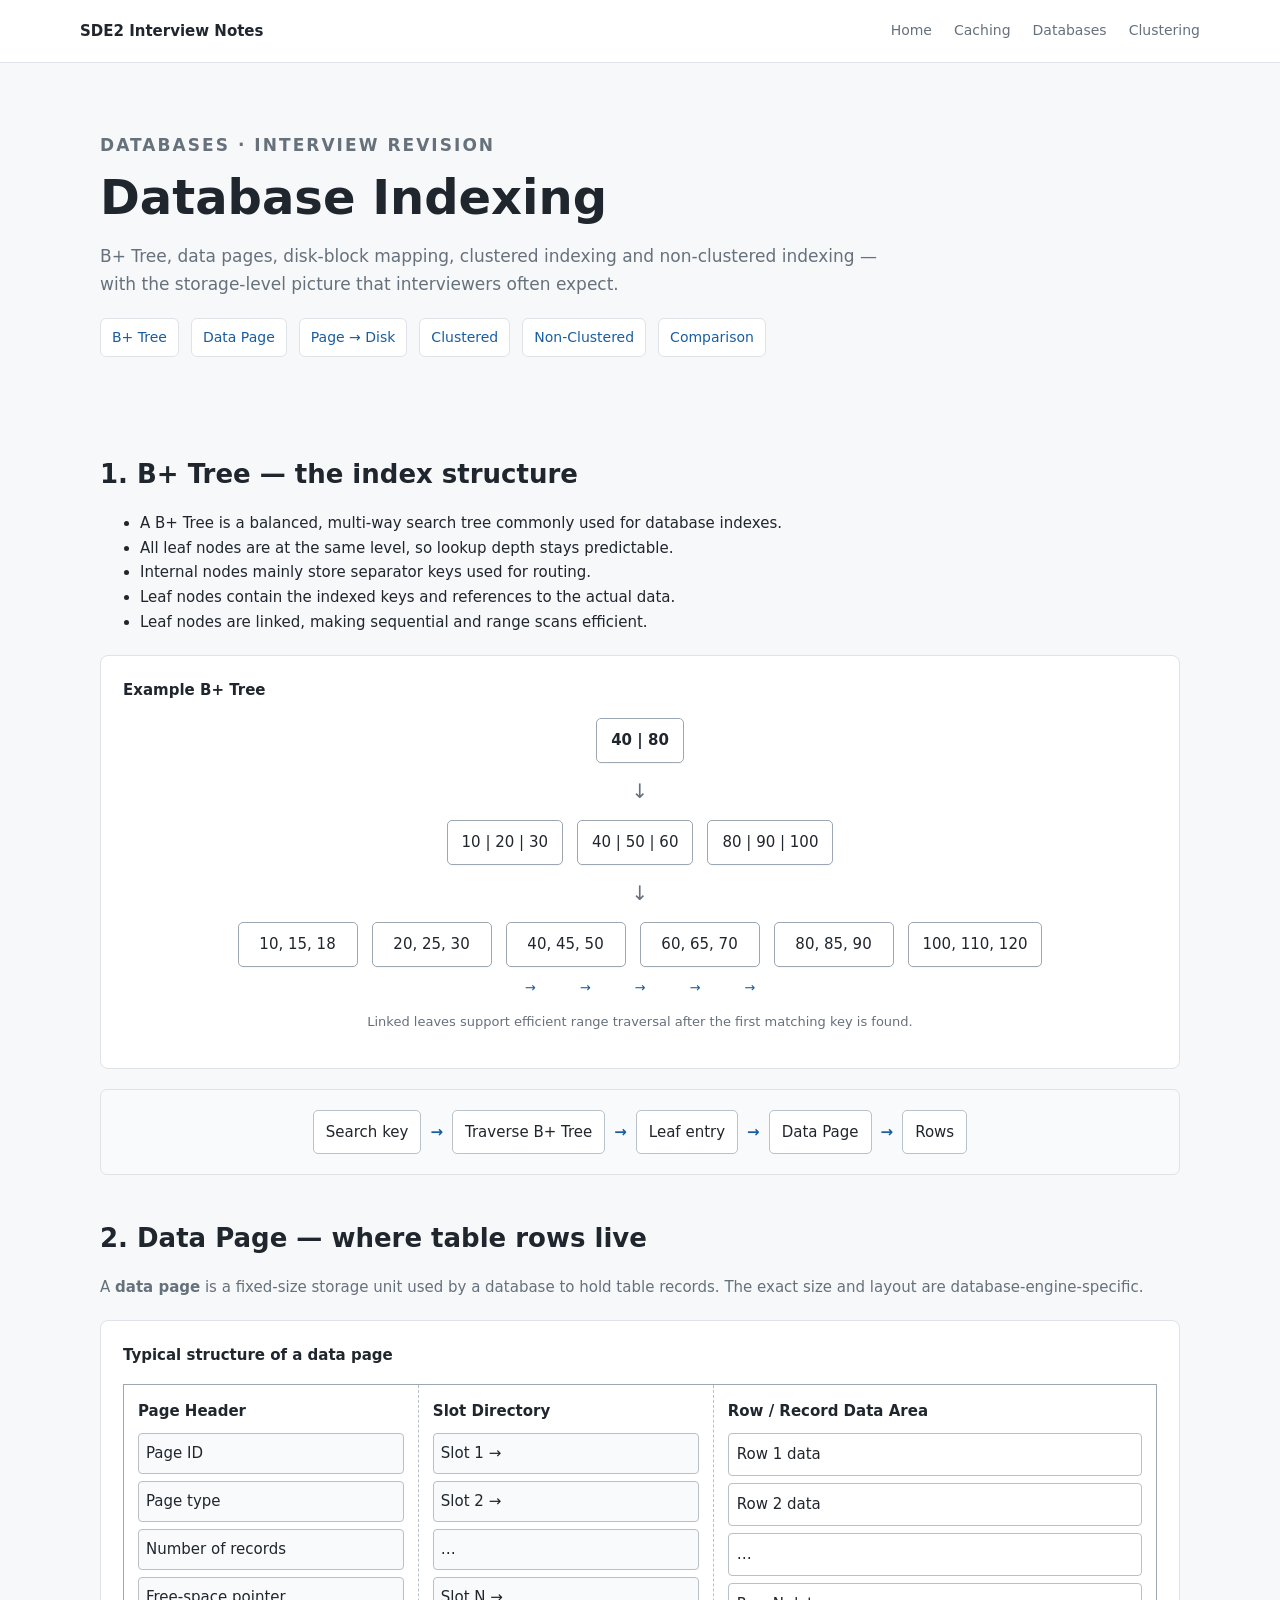
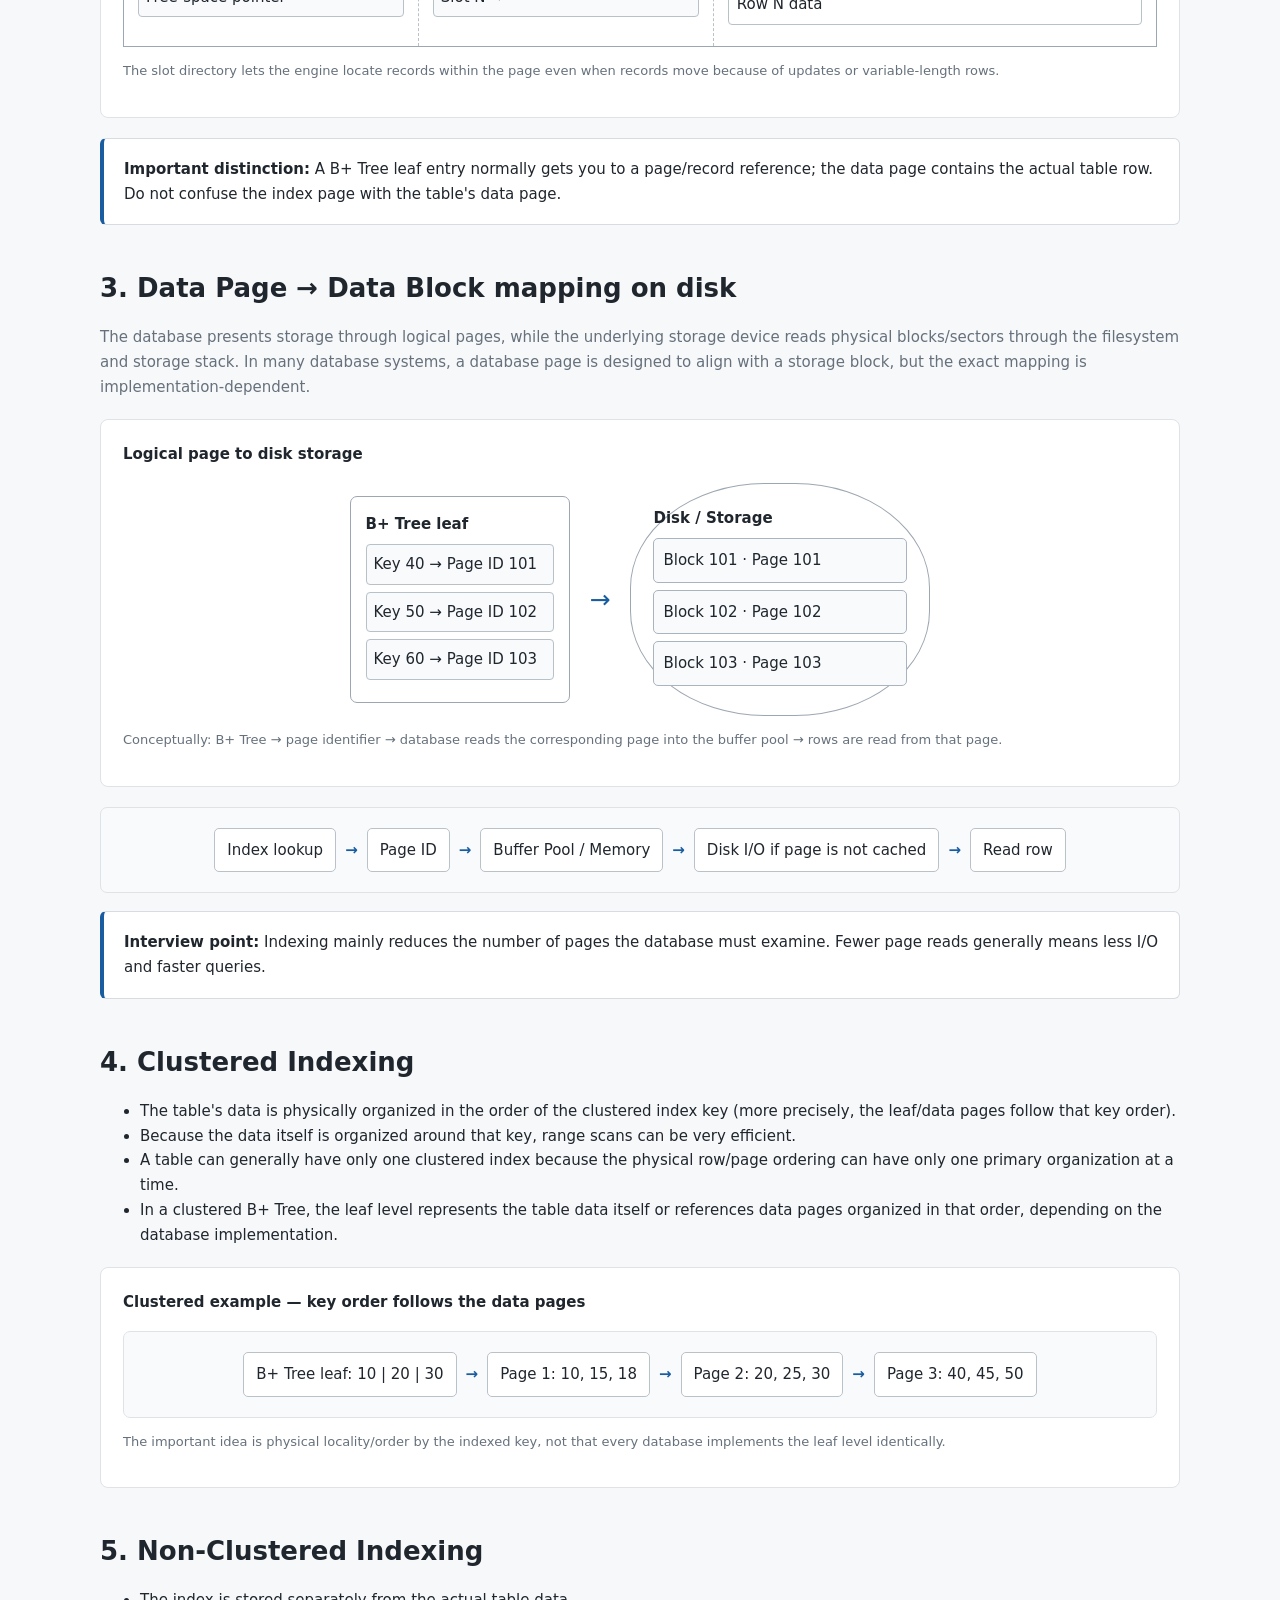
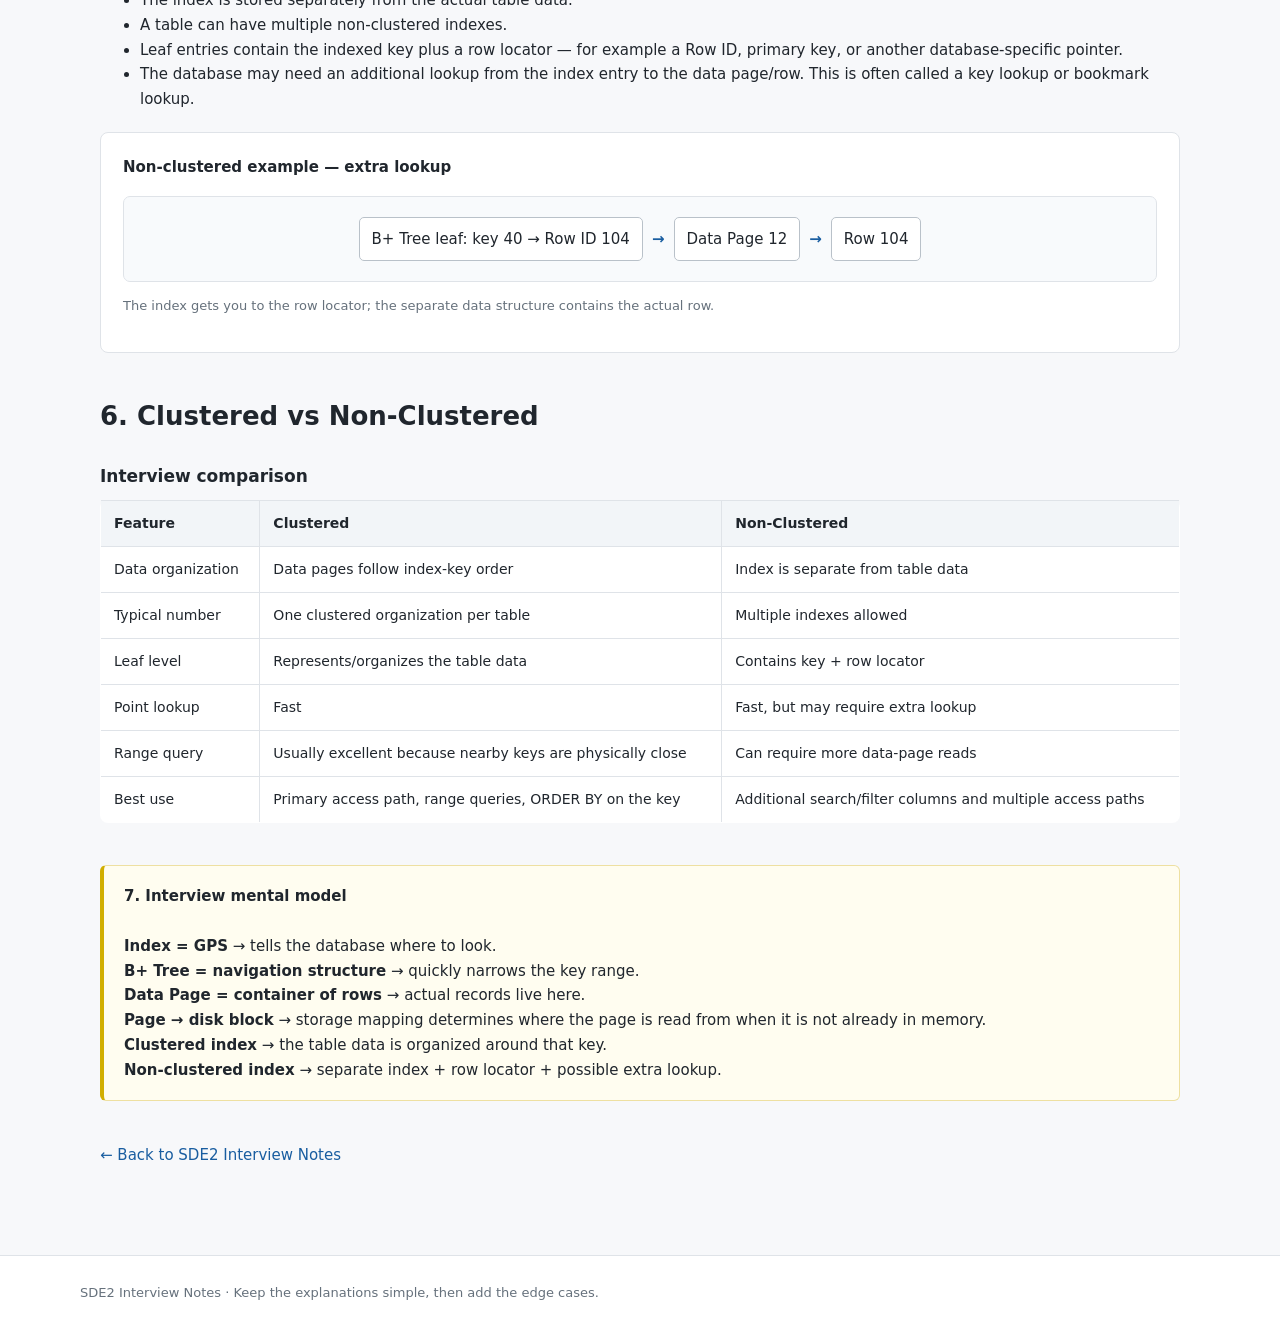
==== database-indexing.html @ 9922a6cc "Add database indexing notes with page and disk mapping" ====
<!doctype html>
<html lang="en">
<head>
<meta charset="utf-8">
<meta name="viewport" content="width=device-width,initial-scale=1">
<meta name="description" content="SDE2 interview notes on database indexing, B+ trees, data pages, disk blocks, clustered and non-clustered indexes.">
<title>Database Indexing · SDE2 Interview Notes</title>
<link rel="stylesheet" href="styles.css">
<style>
.topic-page{max-width:1120px;margin:auto;padding:48px 20px 72px}.topic-head{padding:20px 0 34px}.topic-head h1{font-size:clamp(32px,5vw,48px);line-height:1.12;margin:0 0 12px}.topic-head p{color:var(--muted);font-size:17px;max-width:780px}.topic-nav{display:flex;gap:12px;flex-wrap:wrap;margin:20px 0}.topic-nav a{color:var(--blue);text-decoration:none;border:1px solid var(--border);background:#fff;border-radius:6px;padding:7px 11px;font-size:14px}.topic-section{margin:42px 0}.topic-section h2{font-size:26px;margin-bottom:8px}.topic-section>p{color:var(--muted)}.figure{background:#fff;border:1px solid var(--border);border-radius:8px;padding:22px;margin:20px 0;overflow:auto}.figure-title{font-weight:750;margin-bottom:16px}.tree{min-width:620px;text-align:center}.tree-row{display:flex;justify-content:center;gap:14px;margin:12px 0}.node{border:1px solid #9da7b1;border-radius:5px;background:#fff;padding:9px 14px;box-shadow:0 1px 0 rgba(0,0,0,.03)}.node.root{font-weight:750}.tree-arrow{text-align:center;color:var(--muted);font-size:20px}.leaf-row .node{min-width:120px}.linked{display:flex;justify-content:center;gap:0;color:var(--blue);font-size:13px;margin-top:-2px}.linked span{padding:0 22px}.page-diagram{display:grid;grid-template-columns:1fr 1fr 1.5fr;border:1px solid #9da7b1;min-width:700px}.page-part{padding:14px;border-right:1px dashed #b8c0c8;min-height:170px}.page-part:last-child{border-right:0}.page-part h4{margin:0 0 10px}.slot{border:1px solid #b8c0c8;border-radius:4px;padding:7px;margin:7px 0;background:#f8fafc}.row{border:1px solid #b8c0c8;border-radius:4px;padding:8px;margin:7px 0;background:#fff}.disk-map{display:flex;align-items:center;justify-content:center;gap:20px;min-width:720px}.index-box,.disk{border:1px solid #9da7b1;border-radius:7px;background:#fff;padding:15px}.index-box{min-width:220px}.disk{width:300px;border-radius:45%;padding:22px}.block{border:1px solid #aab4be;border-radius:5px;padding:9px;margin:7px 0;background:#f8fafc}.arrow-line{font-size:25px;color:var(--blue)}.flow-line{display:flex;align-items:center;justify-content:center;gap:9px;flex-wrap:wrap;background:#f8fafc;border:1px solid var(--border);border-radius:7px;padding:20px}.flow-line span{background:#fff;border:1px solid #b9c1c9;border-radius:5px;padding:9px 12px}.flow-line b{color:var(--blue)}.compare{overflow-x:auto}.callout strong{font-weight:800}.interview{background:#fffdf0;border-color:#eee0a1;border-left-color:#d1ae00}.back{margin-top:28px}.back a{color:var(--blue);text-decoration:none}.topic-section table{margin-top:16px}.note{font-size:13px;color:var(--muted)}@media(max-width:760px){.topic-page{padding-left:14px;padding-right:14px}.page-diagram,.disk-map,.tree{min-width:0}.page-diagram{grid-template-columns:1fr}.page-part{border-right:0;border-bottom:1px dashed #b8c0c8}.page-part:last-child{border-bottom:0}.disk-map{flex-direction:column}.disk{width:100%;border-radius:12px}.figure{padding:16px}}
</style>
</head>
<body>
<header class="topbar"><div class="container nav"><a class="brand" href="index.html">SDE2 Interview Notes</a><nav><a href="index.html">Home</a><a href="index.html#caching">Caching</a><a href="index.html#databases">Databases</a><a href="index.html#clustering">Clustering</a></nav></div></header>
<main class="topic-page">
<section class="topic-head">
<p class="kicker">DATABASES · INTERVIEW REVISION</p>
<h1>Database Indexing</h1>
<p>B+ Tree, data pages, disk-block mapping, clustered indexing and non-clustered indexing — with the storage-level picture that interviewers often expect.</p>
<div class="topic-nav"><a href="#bplus">B+ Tree</a><a href="#page">Data Page</a><a href="#disk">Page → Disk</a><a href="#clustered">Clustered</a><a href="#nonclustered">Non-Clustered</a><a href="#compare">Comparison</a></div>
</section>

<section class="topic-section" id="bplus">
<h2>1. B+ Tree — the index structure</h2>
<ul>
<li>A B+ Tree is a balanced, multi-way search tree commonly used for database indexes.</li>
<li>All leaf nodes are at the same level, so lookup depth stays predictable.</li>
<li>Internal nodes mainly store separator keys used for routing.</li>
<li>Leaf nodes contain the indexed keys and references to the actual data.</li>
<li>Leaf nodes are linked, making sequential and range scans efficient.</li>
</ul>
<div class="figure">
<div class="figure-title">Example B+ Tree</div>
<div class="tree">
<div class="tree-row"><div class="node root">40 | 80</div></div>
<div class="tree-arrow">↓</div>
<div class="tree-row"><div class="node">10 | 20 | 30</div><div class="node">40 | 50 | 60</div><div class="node">80 | 90 | 100</div></div>
<div class="tree-arrow">↓</div>
<div class="tree-row leaf-row"><div class="node">10, 15, 18</div><div class="node">20, 25, 30</div><div class="node">40, 45, 50</div><div class="node">60, 65, 70</div><div class="node">80, 85, 90</div><div class="node">100, 110, 120</div></div>
<div class="linked"><span>→</span><span>→</span><span>→</span><span>→</span><span>→</span></div>
<p class="note">Linked leaves support efficient range traversal after the first matching key is found.</p>
</div>
</div>
<div class="flow-line"><span>Search key</span><b>→</b><span>Traverse B+ Tree</span><b>→</b><span>Leaf entry</span><b>→</b><span>Data Page</span><b>→</b><span>Rows</span></div>
</section>

<section class="topic-section" id="page">
<h2>2. Data Page — where table rows live</h2>
<p>A <b>data page</b> is a fixed-size storage unit used by a database to hold table records. The exact size and layout are database-engine-specific.</p>
<div class="figure">
<div class="figure-title">Typical structure of a data page</div>
<div class="page-diagram">
<div class="page-part"><h4>Page Header</h4><div class="slot">Page ID</div><div class="slot">Page type</div><div class="slot">Number of records</div><div class="slot">Free-space pointer</div></div>
<div class="page-part"><h4>Slot Directory</h4><div class="slot">Slot 1 →</div><div class="slot">Slot 2 →</div><div class="slot">…</div><div class="slot">Slot N →</div></div>
<div class="page-part"><h4>Row / Record Data Area</h4><div class="row">Row 1 data</div><div class="row">Row 2 data</div><div class="row">…</div><div class="row">Row N data</div></div>
</div>
<p class="note">The slot directory lets the engine locate records within the page even when records move because of updates or variable-length rows.</p>
</div>
<div class="callout"><strong>Important distinction:</strong> A B+ Tree leaf entry normally gets you to a page/record reference; the data page contains the actual table row. Do not confuse the index page with the table's data page.</div>
</section>

<section class="topic-section" id="disk">
<h2>3. Data Page → Data Block mapping on disk</h2>
<p>The database presents storage through logical pages, while the underlying storage device reads physical blocks/sectors through the filesystem and storage stack. In many database systems, a database page is designed to align with a storage block, but the exact mapping is implementation-dependent.</p>
<div class="figure">
<div class="figure-title">Logical page to disk storage</div>
<div class="disk-map">
<div class="index-box"><b>B+ Tree leaf</b><div class="slot">Key 40 → Page ID 101</div><div class="slot">Key 50 → Page ID 102</div><div class="slot">Key 60 → Page ID 103</div></div>
<div class="arrow-line">→</div>
<div class="disk"><b>Disk / Storage</b><div class="block">Block 101 · Page 101</div><div class="block">Block 102 · Page 102</div><div class="block">Block 103 · Page 103</div></div>
</div>
<p class="note">Conceptually: B+ Tree → page identifier → database reads the corresponding page into the buffer pool → rows are read from that page.</p>
</div>
<div class="flow-line"><span>Index lookup</span><b>→</b><span>Page ID</span><b>→</b><span>Buffer Pool / Memory</span><b>→</b><span>Disk I/O if page is not cached</span><b>→</b><span>Read row</span></div>
<div class="callout"><strong>Interview point:</strong> Indexing mainly reduces the number of pages the database must examine. Fewer page reads generally means less I/O and faster queries.</div>
</section>

<section class="topic-section" id="clustered">
<h2>4. Clustered Indexing</h2>
<ul>
<li>The table's data is physically organized in the order of the clustered index key (more precisely, the leaf/data pages follow that key order).</li>
<li>Because the data itself is organized around that key, range scans can be very efficient.</li>
<li>A table can generally have only one clustered index because the physical row/page ordering can have only one primary organization at a time.</li>
<li>In a clustered B+ Tree, the leaf level represents the table data itself or references data pages organized in that order, depending on the database implementation.</li>
</ul>
<div class="figure"><div class="figure-title">Clustered example — key order follows the data pages</div><div class="flow-line"><span>B+ Tree leaf: 10 | 20 | 30</span><b>→</b><span>Page 1: 10, 15, 18</span><b>→</b><span>Page 2: 20, 25, 30</span><b>→</b><span>Page 3: 40, 45, 50</span></div><p class="note">The important idea is physical locality/order by the indexed key, not that every database implements the leaf level identically.</p></div>
</section>

<section class="topic-section" id="nonclustered">
<h2>5. Non-Clustered Indexing</h2>
<ul>
<li>The index is stored separately from the actual table data.</li>
<li>A table can have multiple non-clustered indexes.</li>
<li>Leaf entries contain the indexed key plus a row locator — for example a Row ID, primary key, or another database-specific pointer.</li>
<li>The database may need an additional lookup from the index entry to the data page/row. This is often called a key lookup or bookmark lookup.</li>
</ul>
<div class="figure"><div class="figure-title">Non-clustered example — extra lookup</div><div class="flow-line"><span>B+ Tree leaf: key 40 → Row ID 104</span><b>→</b><span>Data Page 12</span><b>→</b><span>Row 104</span></div><p class="note">The index gets you to the row locator; the separate data structure contains the actual row.</p></div>
</section>

<section class="topic-section" id="compare">
<h2>6. Clustered vs Non-Clustered</h2>
<div class="compare"><table><caption>Interview comparison</caption><thead><tr><th>Feature</th><th>Clustered</th><th>Non-Clustered</th></tr></thead><tbody>
<tr><td>Data organization</td><td>Data pages follow index-key order</td><td>Index is separate from table data</td></tr>
<tr><td>Typical number</td><td>One clustered organization per table</td><td>Multiple indexes allowed</td></tr>
<tr><td>Leaf level</td><td>Represents/organizes the table data</td><td>Contains key + row locator</td></tr>
<tr><td>Point lookup</td><td>Fast</td><td>Fast, but may require extra lookup</td></tr>
<tr><td>Range query</td><td>Usually excellent because nearby keys are physically close</td><td>Can require more data-page reads</td></tr>
<tr><td>Best use</td><td>Primary access path, range queries, ORDER BY on the key</td><td>Additional search/filter columns and multiple access paths</td></tr>
</tbody></table></div>
</section>

<section class="topic-section">
<div class="callout interview"><strong>7. Interview mental model</strong><br><br>
<b>Index = GPS</b> → tells the database where to look.<br>
<b>B+ Tree = navigation structure</b> → quickly narrows the key range.<br>
<b>Data Page = container of rows</b> → actual records live here.<br>
<b>Page → disk block</b> → storage mapping determines where the page is read from when it is not already in memory.<br>
<b>Clustered index</b> → the table data is organized around that key.<br>
<b>Non-clustered index</b> → separate index + row locator + possible extra lookup.
</div>
</section>
<p class="back"><a href="index.html">← Back to SDE2 Interview Notes</a></p>
</main>
<footer><div class="container">SDE2 Interview Notes · Keep the explanations simple, then add the edge cases.</div></footer>
</body>
</html>
---- styles.css ----
:root{--bg:#f7f8fa;--surface:#fff;--text:#20262d;--muted:#66717c;--border:#dfe3e8;--blue:#195da0;--yellow:#fff1a8;--green:#26734d;--red:#a33b3b;--max:1120px}*{box-sizing:border-box}html{scroll-behavior:smooth}body{margin:0;background:var(--bg);color:var(--text);font:15px/1.65 Inter,ui-sans-serif,system-ui,-apple-system,"Segoe UI",sans-serif}.container{width:min(var(--max),calc(100% - 40px));margin:auto}.topbar{position:sticky;top:0;z-index:10;background:rgba(255,255,255,.96);border-bottom:1px solid var(--border)}.nav{height:62px;display:flex;align-items:center;justify-content:space-between;gap:24px}.brand{font-weight:750;color:var(--text);text-decoration:none}.nav nav{display:flex;gap:22px}.nav nav a{color:var(--muted);text-decoration:none;font-size:14px}.nav nav a:hover{color:var(--blue)}.intro{padding:72px 0 54px;max-width:780px}.kicker{font-size:12px;font-weight:750;letter-spacing:.12em;color:var(--blue);margin:0 0 12px}.intro h1{font-size:clamp(34px,5vw,54px);line-height:1.1;letter-spacing:-.035em;margin:0 0 18px}.intro>p:last-child{font-size:18px;color:var(--muted);max-width:720px;margin:0}.section{padding:54px 0;border-top:1px solid var(--border)}.section-head{display:flex;gap:18px;align-items:flex-start;margin-bottom:28px}.num{font-size:13px;font-weight:800;color:var(--blue);padding-top:6px}.section h2{font-size:30px;line-height:1.2;letter-spacing:-.02em;margin:0 0 5px}.section-head p{color:var(--muted);margin:0}.grid{display:grid;gap:18px}.grid.two{grid-template-columns:repeat(2,minmax(0,1fr))}.card{background:var(--surface);border:1px solid var(--border);border-radius:8px;padding:24px}.card h3{font-size:20px;line-height:1.3;margin:0 0 12px}.card h3 small{font-weight:500;color:var(--muted)}.card h4{font-size:15px;margin:24px 0 7px}.card p{margin:0 0 12px}.card ul,.card ol{padding-left:21px;margin:10px 0}.card li{margin:6px 0}.card mark,.callout mark{background:var(--yellow);padding:1px 4px}.terms{margin:0}.terms dt{font-weight:750;display:inline}.terms dd{display:inline;margin:0 0 10px}.terms dd:after{content:"";display:block}.flow{display:flex;align-items:center;justify-content:center;gap:14px;flex-wrap:wrap;background:#f0f4f8;border:1px solid var(--border);border-radius:8px;margin:18px 0;padding:25px;font-weight:650}.flow>div,.path span{background:#fff;border:1px solid #cbd2da;border-radius:6px;padding:9px 14px;text-align:center}.flow .accent,.path .accent{border-color:#9cb9d5;background:#f7fbff;color:var(--blue)}.flow small{font-weight:500;color:var(--muted)}.flow-note{flex-basis:100%;text-align:center;color:var(--muted);font-size:13px;margin:0!important}.strategy-grid{display:grid;grid-template-columns:repeat(2,minmax(0,1fr));gap:18px;margin:18px 0}.good{color:var(--green);font-weight:650}.warning{color:var(--red);font-size:14px}.callout{padding:18px 20px;border:1px solid #d6dce2;border-left:4px solid var(--blue);border-radius:6px;background:#fff;margin:18px 0}.callout.danger{border-left-color:var(--red);background:#fffafa}.diagram{text-align:center;background:#f8fafc;border:1px dashed #cbd2da;border-radius:6px;padding:18px}.diagram .box{display:inline-block;border:1px solid #9da7b1;background:#fff;border-radius:5px;padding:8px 16px}.arrow{margin:5px}.nodes{display:flex;gap:10px;justify-content:center}.nodes>div{width:31%;border:1px solid #aab4be;background:#fff;border-radius:5px;padding:9px}.nodes span{display:block;margin-top:8px;color:var(--muted);font-size:13px}.example{margin:18px 0;padding:18px 20px;background:#fffdf0;border:1px solid #eee0a1;border-radius:6px}.mini-flow,.state-diagram{display:flex;align-items:center;justify-content:center;gap:9px;flex-wrap:wrap;margin:18px 0;padding:15px;background:#f8fafc;border:1px solid var(--border);border-radius:6px}.mini-flow span,.state-diagram span{border:1px solid #b9c1c9;background:#fff;padding:7px 11px;border-radius:5px}.mini-flow .active{border-color:#9bc6ae;background:#f3fbf6}.state-diagram b{color:var(--muted)}table{width:100%;border-collapse:collapse;background:#fff;border:1px solid var(--border);border-radius:8px;overflow:hidden;margin-top:18px;font-size:14px}caption{text-align:left;font-size:17px;font-weight:750;padding:0 0 10px}th,td{padding:11px 13px;border-bottom:1px solid var(--border);border-right:1px solid var(--border);text-align:left;vertical-align:top}th{background:#f2f5f8;font-weight:750}tr:last-child td{border-bottom:0}th:last-child,td:last-child{border-right:0}.network-grid{display:grid;grid-template-columns:repeat(2,minmax(0,1fr));gap:18px}.network-grid .card:last-child{grid-column:1/-1}.path{display:flex;justify-content:center;align-items:center;gap:9px;flex-wrap:wrap;margin-top:18px;color:var(--muted)}footer{border-top:1px solid var(--border);background:#fff;color:var(--muted);padding:26px 0;font-size:13px}@media(max-width:760px){.container{width:min(var(--max),calc(100% - 28px))}.nav{height:auto;min-height:58px}.nav nav{display:none}.intro{padding:48px 0 38px}.grid.two,.strategy-grid,.network-grid{grid-template-columns:1fr}.network-grid .card:last-child{grid-column:auto}.section{padding:40px 0}.section h2{font-size:26px}.card{padding:20px}.nodes{flex-direction:column}.nodes>div{width:100%}table{display:block;overflow-x:auto;white-space:normal}}
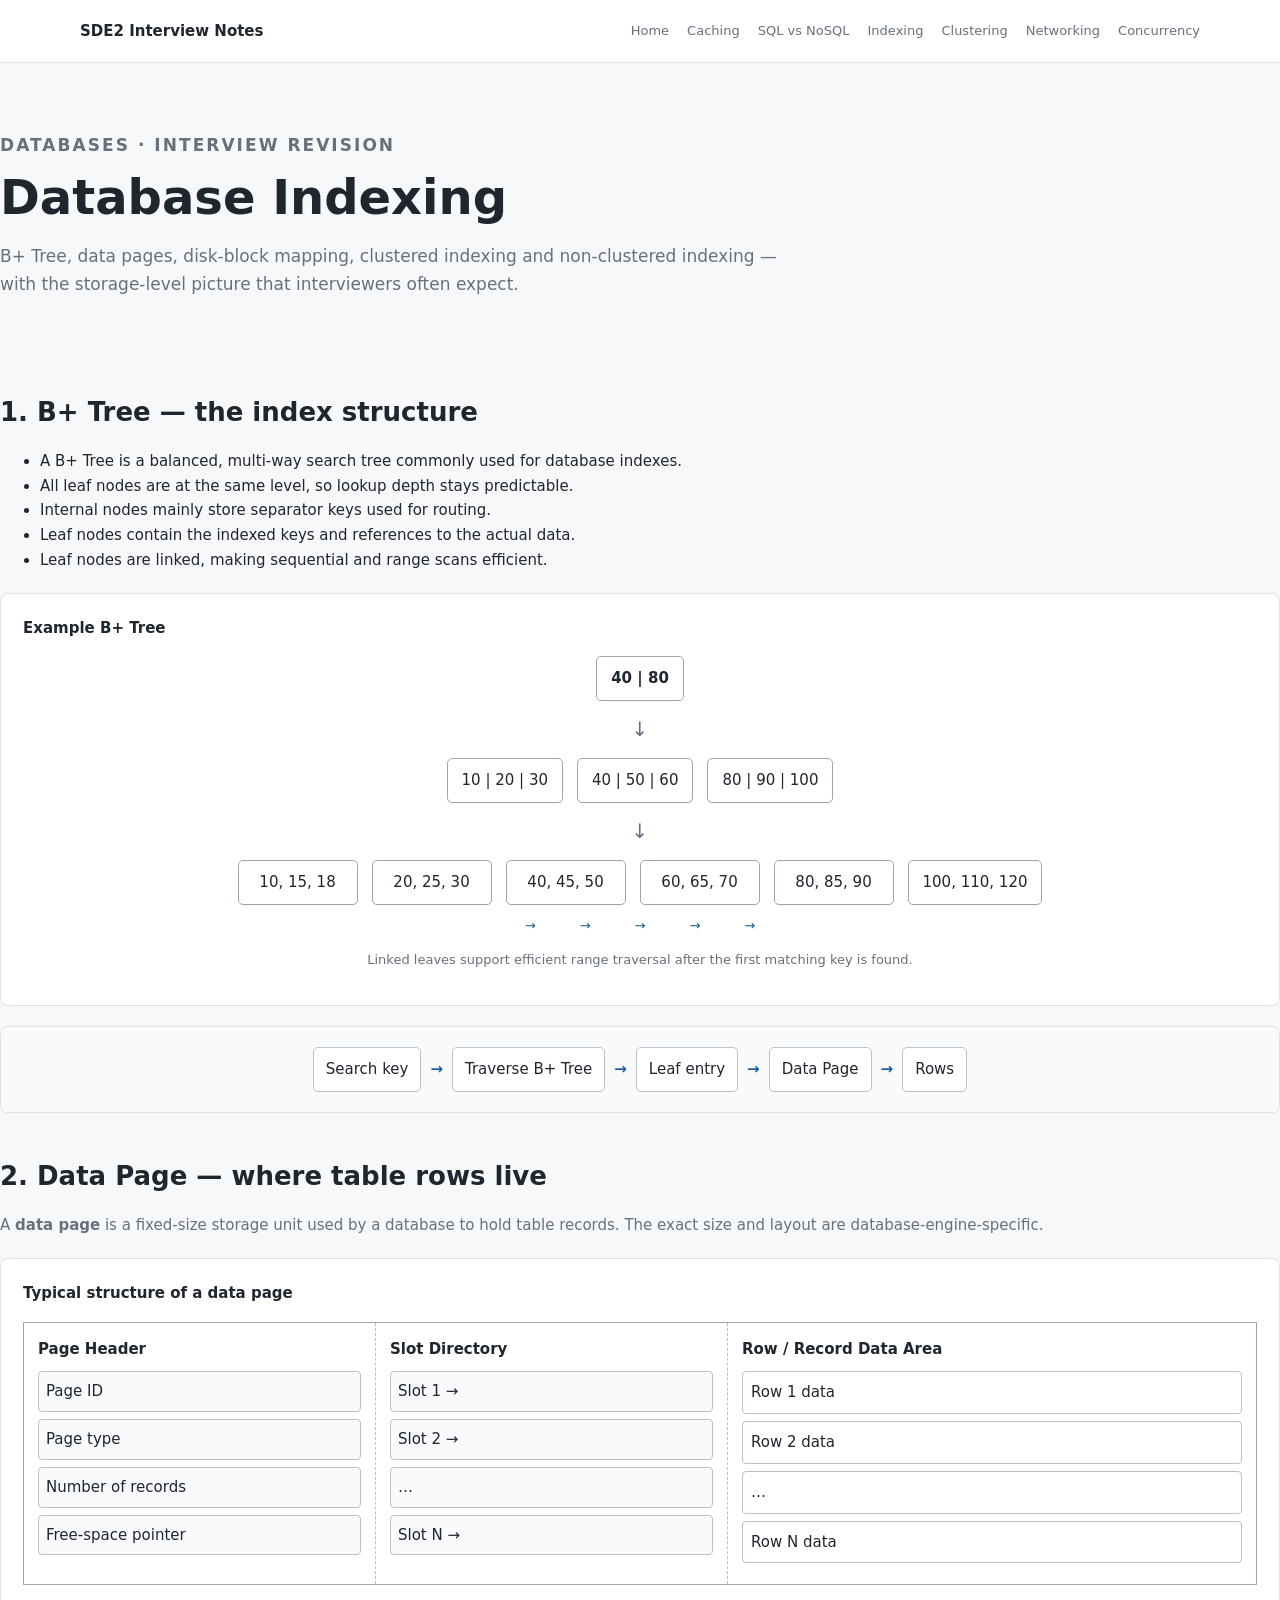
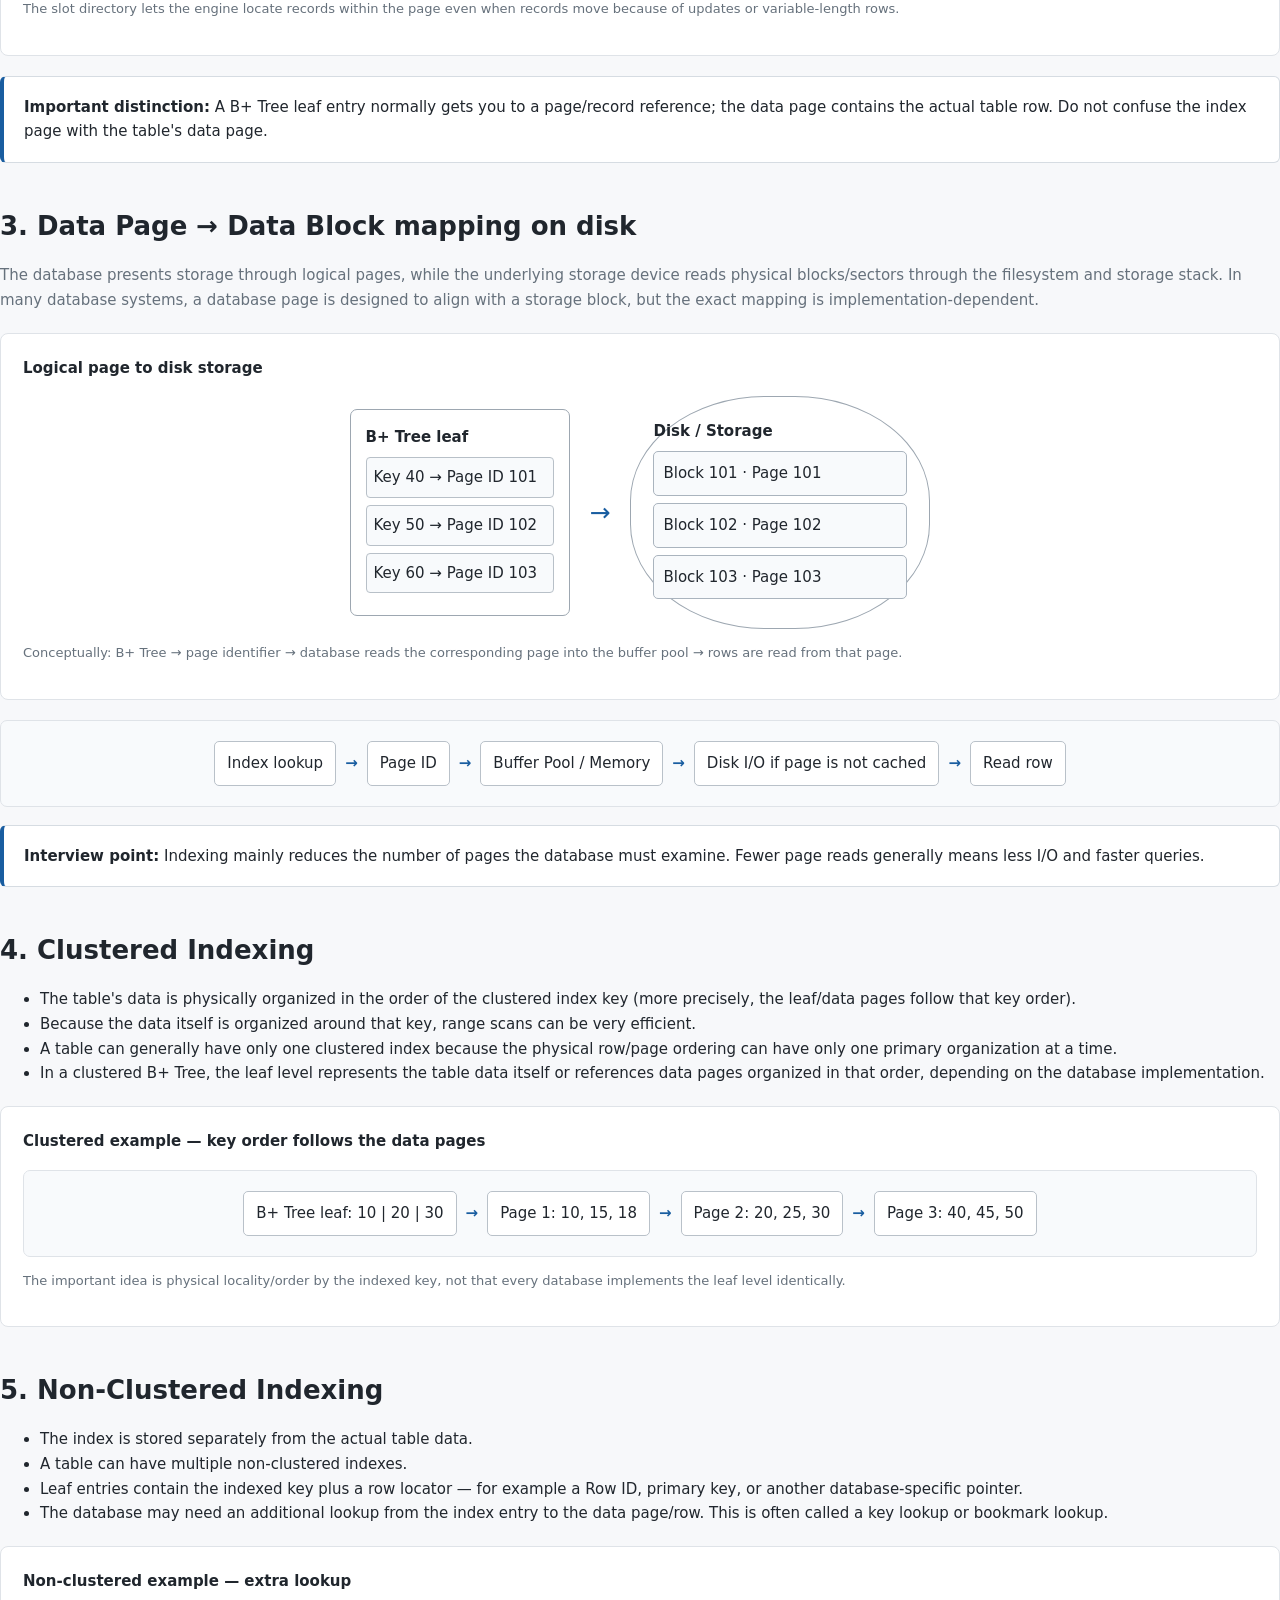
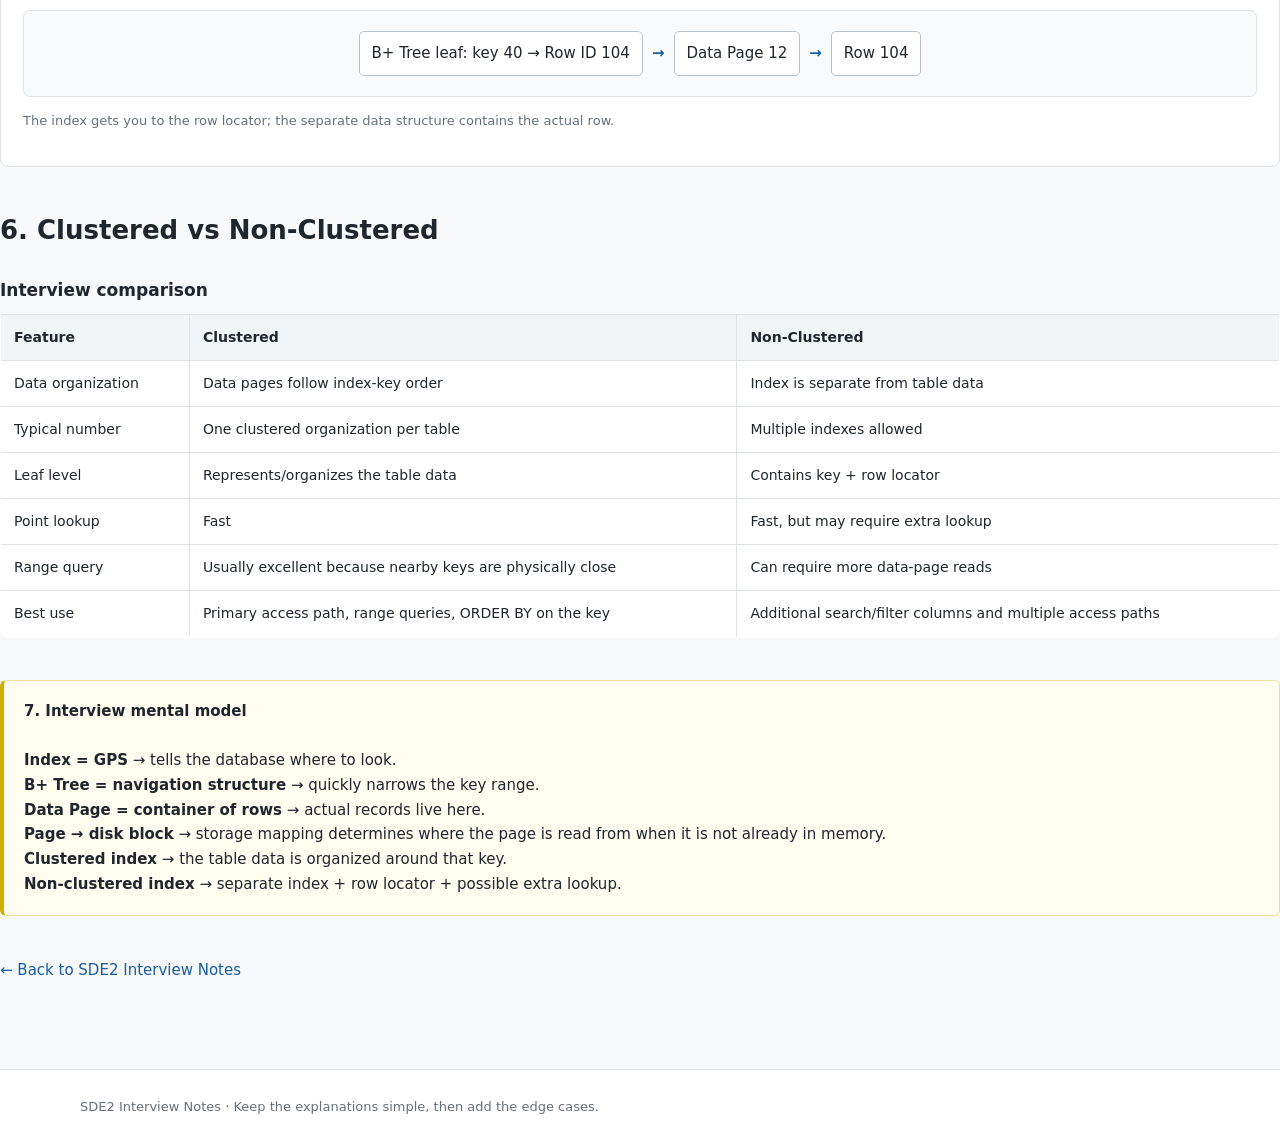
==== commit 14e8cd46: "Connect database indexing page to shared navigation" ====
--- a/database-indexing.html
+++ b/database-indexing.html
@@ -7,120 +7,22 @@
 <title>Database Indexing · SDE2 Interview Notes</title>
 <link rel="stylesheet" href="styles.css">
 <style>
-.topic-page{max-width:1120px;margin:auto;padding:48px 20px 72px}.topic-head{padding:20px 0 34px}.topic-head h1{font-size:clamp(32px,5vw,48px);line-height:1.12;margin:0 0 12px}.topic-head p{color:var(--muted);font-size:17px;max-width:780px}.topic-nav{display:flex;gap:12px;flex-wrap:wrap;margin:20px 0}.topic-nav a{color:var(--blue);text-decoration:none;border:1px solid var(--border);background:#fff;border-radius:6px;padding:7px 11px;font-size:14px}.topic-section{margin:42px 0}.topic-section h2{font-size:26px;margin-bottom:8px}.topic-section>p{color:var(--muted)}.figure{background:#fff;border:1px solid var(--border);border-radius:8px;padding:22px;margin:20px 0;overflow:auto}.figure-title{font-weight:750;margin-bottom:16px}.tree{min-width:620px;text-align:center}.tree-row{display:flex;justify-content:center;gap:14px;margin:12px 0}.node{border:1px solid #9da7b1;border-radius:5px;background:#fff;padding:9px 14px;box-shadow:0 1px 0 rgba(0,0,0,.03)}.node.root{font-weight:750}.tree-arrow{text-align:center;color:var(--muted);font-size:20px}.leaf-row .node{min-width:120px}.linked{display:flex;justify-content:center;gap:0;color:var(--blue);font-size:13px;margin-top:-2px}.linked span{padding:0 22px}.page-diagram{display:grid;grid-template-columns:1fr 1fr 1.5fr;border:1px solid #9da7b1;min-width:700px}.page-part{padding:14px;border-right:1px dashed #b8c0c8;min-height:170px}.page-part:last-child{border-right:0}.page-part h4{margin:0 0 10px}.slot{border:1px solid #b8c0c8;border-radius:4px;padding:7px;margin:7px 0;background:#f8fafc}.row{border:1px solid #b8c0c8;border-radius:4px;padding:8px;margin:7px 0;background:#fff}.disk-map{display:flex;align-items:center;justify-content:center;gap:20px;min-width:720px}.index-box,.disk{border:1px solid #9da7b1;border-radius:7px;background:#fff;padding:15px}.index-box{min-width:220px}.disk{width:300px;border-radius:45%;padding:22px}.block{border:1px solid #aab4be;border-radius:5px;padding:9px;margin:7px 0;background:#f8fafc}.arrow-line{font-size:25px;color:var(--blue)}.flow-line{display:flex;align-items:center;justify-content:center;gap:9px;flex-wrap:wrap;background:#f8fafc;border:1px solid var(--border);border-radius:7px;padding:20px}.flow-line span{background:#fff;border:1px solid #b9c1c9;border-radius:5px;padding:9px 12px}.flow-line b{color:var(--blue)}.compare{overflow-x:auto}.callout strong{font-weight:800}.interview{background:#fffdf0;border-color:#eee0a1;border-left-color:#d1ae00}.back{margin-top:28px}.back a{color:var(--blue);text-decoration:none}.topic-section table{margin-top:16px}.note{font-size:13px;color:var(--muted)}@media(max-width:760px){.topic-page{padding-left:14px;padding-right:14px}.page-diagram,.disk-map,.tree{min-width:0}.page-diagram{grid-template-columns:1fr}.page-part{border-right:0;border-bottom:1px dashed #b8c0c8}.page-part:last-child{border-bottom:0}.disk-map{flex-direction:column}.disk{width:100%;border-radius:12px}.figure{padding:16px}}
+.tree{min-width:620px;text-align:center}.tree-row{display:flex;justify-content:center;gap:14px;margin:12px 0}.node{border:1px solid #9da7b1;border-radius:5px;background:#fff;padding:9px 14px;box-shadow:0 1px 0 rgba(0,0,0,.03)}.node.root{font-weight:750}.tree-arrow{text-align:center;color:var(--muted);font-size:20px}.leaf-row .node{min-width:120px}.linked{display:flex;justify-content:center;gap:0;color:var(--blue);font-size:13px;margin-top:-2px}.linked span{padding:0 22px}.page-diagram{display:grid;grid-template-columns:1fr 1fr 1.5fr;border:1px solid #9da7b1;min-width:700px}.page-part{padding:14px;border-right:1px dashed #b8c0c8;min-height:170px}.page-part:last-child{border-right:0}.page-part h4{margin:0 0 10px}.slot{border:1px solid #b8c0c8;border-radius:4px;padding:7px;margin:7px 0;background:#f8fafc}.row{border:1px solid #b8c0c8;border-radius:4px;padding:8px;margin:7px 0;background:#fff}.disk-map{display:flex;align-items:center;justify-content:center;gap:20px;min-width:720px}.index-box,.disk{border:1px solid #9da7b1;border-radius:7px;background:#fff;padding:15px}.index-box{min-width:220px}.disk{width:300px;border-radius:45%;padding:22px}.block{border:1px solid #aab4be;border-radius:5px;padding:9px;margin:7px 0;background:#f8fafc}.arrow-line{font-size:25px;color:var(--blue)}.flow-line{display:flex;align-items:center;justify-content:center;gap:9px;flex-wrap:wrap;background:#f8fafc;border:1px solid var(--border);border-radius:7px;padding:20px}.flow-line span{background:#fff;border:1px solid #b9c1c9;border-radius:5px;padding:9px 12px}.flow-line b{color:var(--blue)}.compare{overflow-x:auto}.note{font-size:13px;color:var(--muted)}@media(max-width:760px){.page-diagram,.disk-map,.tree{min-width:0}.page-diagram{grid-template-columns:1fr}.page-part{border-right:0;border-bottom:1px dashed #b8c0c8}.page-part:last-child{border-bottom:0}.disk-map{flex-direction:column}.disk{width:100%;border-radius:12px}.figure{padding:16px}}
 </style>
 </head>
 <body>
-<header class="topbar"><div class="container nav"><a class="brand" href="index.html">SDE2 Interview Notes</a><nav><a href="index.html">Home</a><a href="index.html#caching">Caching</a><a href="index.html#databases">Databases</a><a href="index.html#clustering">Clustering</a></nav></div></header>
+<header class="topbar"><div class="container nav"><a class="brand" href="index.html">SDE2 Interview Notes</a><nav></nav></div></header>
 <main class="topic-page">
-<section class="topic-head">
-<p class="kicker">DATABASES · INTERVIEW REVISION</p>
-<h1>Database Indexing</h1>
-<p>B+ Tree, data pages, disk-block mapping, clustered indexing and non-clustered indexing — with the storage-level picture that interviewers often expect.</p>
-<div class="topic-nav"><a href="#bplus">B+ Tree</a><a href="#page">Data Page</a><a href="#disk">Page → Disk</a><a href="#clustered">Clustered</a><a href="#nonclustered">Non-Clustered</a><a href="#compare">Comparison</a></div>
-</section>
-
-<section class="topic-section" id="bplus">
-<h2>1. B+ Tree — the index structure</h2>
-<ul>
-<li>A B+ Tree is a balanced, multi-way search tree commonly used for database indexes.</li>
-<li>All leaf nodes are at the same level, so lookup depth stays predictable.</li>
-<li>Internal nodes mainly store separator keys used for routing.</li>
-<li>Leaf nodes contain the indexed keys and references to the actual data.</li>
-<li>Leaf nodes are linked, making sequential and range scans efficient.</li>
-</ul>
-<div class="figure">
-<div class="figure-title">Example B+ Tree</div>
-<div class="tree">
-<div class="tree-row"><div class="node root">40 | 80</div></div>
-<div class="tree-arrow">↓</div>
-<div class="tree-row"><div class="node">10 | 20 | 30</div><div class="node">40 | 50 | 60</div><div class="node">80 | 90 | 100</div></div>
-<div class="tree-arrow">↓</div>
-<div class="tree-row leaf-row"><div class="node">10, 15, 18</div><div class="node">20, 25, 30</div><div class="node">40, 45, 50</div><div class="node">60, 65, 70</div><div class="node">80, 85, 90</div><div class="node">100, 110, 120</div></div>
-<div class="linked"><span>→</span><span>→</span><span>→</span><span>→</span><span>→</span></div>
-<p class="note">Linked leaves support efficient range traversal after the first matching key is found.</p>
-</div>
-</div>
-<div class="flow-line"><span>Search key</span><b>→</b><span>Traverse B+ Tree</span><b>→</b><span>Leaf entry</span><b>→</b><span>Data Page</span><b>→</b><span>Rows</span></div>
-</section>
-
-<section class="topic-section" id="page">
-<h2>2. Data Page — where table rows live</h2>
-<p>A <b>data page</b> is a fixed-size storage unit used by a database to hold table records. The exact size and layout are database-engine-specific.</p>
-<div class="figure">
-<div class="figure-title">Typical structure of a data page</div>
-<div class="page-diagram">
-<div class="page-part"><h4>Page Header</h4><div class="slot">Page ID</div><div class="slot">Page type</div><div class="slot">Number of records</div><div class="slot">Free-space pointer</div></div>
-<div class="page-part"><h4>Slot Directory</h4><div class="slot">Slot 1 →</div><div class="slot">Slot 2 →</div><div class="slot">…</div><div class="slot">Slot N →</div></div>
-<div class="page-part"><h4>Row / Record Data Area</h4><div class="row">Row 1 data</div><div class="row">Row 2 data</div><div class="row">…</div><div class="row">Row N data</div></div>
-</div>
-<p class="note">The slot directory lets the engine locate records within the page even when records move because of updates or variable-length rows.</p>
-</div>
-<div class="callout"><strong>Important distinction:</strong> A B+ Tree leaf entry normally gets you to a page/record reference; the data page contains the actual table row. Do not confuse the index page with the table's data page.</div>
-</section>
-
-<section class="topic-section" id="disk">
-<h2>3. Data Page → Data Block mapping on disk</h2>
-<p>The database presents storage through logical pages, while the underlying storage device reads physical blocks/sectors through the filesystem and storage stack. In many database systems, a database page is designed to align with a storage block, but the exact mapping is implementation-dependent.</p>
-<div class="figure">
-<div class="figure-title">Logical page to disk storage</div>
-<div class="disk-map">
-<div class="index-box"><b>B+ Tree leaf</b><div class="slot">Key 40 → Page ID 101</div><div class="slot">Key 50 → Page ID 102</div><div class="slot">Key 60 → Page ID 103</div></div>
-<div class="arrow-line">→</div>
-<div class="disk"><b>Disk / Storage</b><div class="block">Block 101 · Page 101</div><div class="block">Block 102 · Page 102</div><div class="block">Block 103 · Page 103</div></div>
-</div>
-<p class="note">Conceptually: B+ Tree → page identifier → database reads the corresponding page into the buffer pool → rows are read from that page.</p>
-</div>
-<div class="flow-line"><span>Index lookup</span><b>→</b><span>Page ID</span><b>→</b><span>Buffer Pool / Memory</span><b>→</b><span>Disk I/O if page is not cached</span><b>→</b><span>Read row</span></div>
-<div class="callout"><strong>Interview point:</strong> Indexing mainly reduces the number of pages the database must examine. Fewer page reads generally means less I/O and faster queries.</div>
-</section>
-
-<section class="topic-section" id="clustered">
-<h2>4. Clustered Indexing</h2>
-<ul>
-<li>The table's data is physically organized in the order of the clustered index key (more precisely, the leaf/data pages follow that key order).</li>
-<li>Because the data itself is organized around that key, range scans can be very efficient.</li>
-<li>A table can generally have only one clustered index because the physical row/page ordering can have only one primary organization at a time.</li>
-<li>In a clustered B+ Tree, the leaf level represents the table data itself or references data pages organized in that order, depending on the database implementation.</li>
-</ul>
-<div class="figure"><div class="figure-title">Clustered example — key order follows the data pages</div><div class="flow-line"><span>B+ Tree leaf: 10 | 20 | 30</span><b>→</b><span>Page 1: 10, 15, 18</span><b>→</b><span>Page 2: 20, 25, 30</span><b>→</b><span>Page 3: 40, 45, 50</span></div><p class="note">The important idea is physical locality/order by the indexed key, not that every database implements the leaf level identically.</p></div>
-</section>
-
-<section class="topic-section" id="nonclustered">
-<h2>5. Non-Clustered Indexing</h2>
-<ul>
-<li>The index is stored separately from the actual table data.</li>
-<li>A table can have multiple non-clustered indexes.</li>
-<li>Leaf entries contain the indexed key plus a row locator — for example a Row ID, primary key, or another database-specific pointer.</li>
-<li>The database may need an additional lookup from the index entry to the data page/row. This is often called a key lookup or bookmark lookup.</li>
-</ul>
-<div class="figure"><div class="figure-title">Non-clustered example — extra lookup</div><div class="flow-line"><span>B+ Tree leaf: key 40 → Row ID 104</span><b>→</b><span>Data Page 12</span><b>→</b><span>Row 104</span></div><p class="note">The index gets you to the row locator; the separate data structure contains the actual row.</p></div>
-</section>
-
-<section class="topic-section" id="compare">
-<h2>6. Clustered vs Non-Clustered</h2>
-<div class="compare"><table><caption>Interview comparison</caption><thead><tr><th>Feature</th><th>Clustered</th><th>Non-Clustered</th></tr></thead><tbody>
-<tr><td>Data organization</td><td>Data pages follow index-key order</td><td>Index is separate from table data</td></tr>
-<tr><td>Typical number</td><td>One clustered organization per table</td><td>Multiple indexes allowed</td></tr>
-<tr><td>Leaf level</td><td>Represents/organizes the table data</td><td>Contains key + row locator</td></tr>
-<tr><td>Point lookup</td><td>Fast</td><td>Fast, but may require extra lookup</td></tr>
-<tr><td>Range query</td><td>Usually excellent because nearby keys are physically close</td><td>Can require more data-page reads</td></tr>
-<tr><td>Best use</td><td>Primary access path, range queries, ORDER BY on the key</td><td>Additional search/filter columns and multiple access paths</td></tr>
-</tbody></table></div>
-</section>
-
-<section class="topic-section">
-<div class="callout interview"><strong>7. Interview mental model</strong><br><br>
-<b>Index = GPS</b> → tells the database where to look.<br>
-<b>B+ Tree = navigation structure</b> → quickly narrows the key range.<br>
-<b>Data Page = container of rows</b> → actual records live here.<br>
-<b>Page → disk block</b> → storage mapping determines where the page is read from when it is not already in memory.<br>
-<b>Clustered index</b> → the table data is organized around that key.<br>
-<b>Non-clustered index</b> → separate index + row locator + possible extra lookup.
-</div>
-</section>
+<section class="topic-head"><p class="kicker">DATABASES · INTERVIEW REVISION</p><h1>Database Indexing</h1><p>B+ Tree, data pages, disk-block mapping, clustered indexing and non-clustered indexing — with the storage-level picture that interviewers often expect.</p></section>
+<section class="topic-section" id="bplus"><h2>1. B+ Tree — the index structure</h2><ul><li>A B+ Tree is a balanced, multi-way search tree commonly used for database indexes.</li><li>All leaf nodes are at the same level, so lookup depth stays predictable.</li><li>Internal nodes mainly store separator keys used for routing.</li><li>Leaf nodes contain the indexed keys and references to the actual data.</li><li>Leaf nodes are linked, making sequential and range scans efficient.</li></ul><div class="figure"><div class="figure-title">Example B+ Tree</div><div class="tree"><div class="tree-row"><div class="node root">40 | 80</div></div><div class="tree-arrow">↓</div><div class="tree-row"><div class="node">10 | 20 | 30</div><div class="node">40 | 50 | 60</div><div class="node">80 | 90 | 100</div></div><div class="tree-arrow">↓</div><div class="tree-row leaf-row"><div class="node">10, 15, 18</div><div class="node">20, 25, 30</div><div class="node">40, 45, 50</div><div class="node">60, 65, 70</div><div class="node">80, 85, 90</div><div class="node">100, 110, 120</div></div><div class="linked"><span>→</span><span>→</span><span>→</span><span>→</span><span>→</span></div><p class="note">Linked leaves support efficient range traversal after the first matching key is found.</p></div></div><div class="flow-line"><span>Search key</span><b>→</b><span>Traverse B+ Tree</span><b>→</b><span>Leaf entry</span><b>→</b><span>Data Page</span><b>→</b><span>Rows</span></div></section>
+<section class="topic-section" id="page"><h2>2. Data Page — where table rows live</h2><p>A <b>data page</b> is a fixed-size storage unit used by a database to hold table records. The exact size and layout are database-engine-specific.</p><div class="figure"><div class="figure-title">Typical structure of a data page</div><div class="page-diagram"><div class="page-part"><h4>Page Header</h4><div class="slot">Page ID</div><div class="slot">Page type</div><div class="slot">Number of records</div><div class="slot">Free-space pointer</div></div><div class="page-part"><h4>Slot Directory</h4><div class="slot">Slot 1 →</div><div class="slot">Slot 2 →</div><div class="slot">…</div><div class="slot">Slot N →</div></div><div class="page-part"><h4>Row / Record Data Area</h4><div class="row">Row 1 data</div><div class="row">Row 2 data</div><div class="row">…</div><div class="row">Row N data</div></div></div><p class="note">The slot directory lets the engine locate records within the page even when records move because of updates or variable-length rows.</p></div><div class="callout"><strong>Important distinction:</strong> A B+ Tree leaf entry normally gets you to a page/record reference; the data page contains the actual table row. Do not confuse the index page with the table's data page.</div></section>
+<section class="topic-section" id="disk"><h2>3. Data Page → Data Block mapping on disk</h2><p>The database presents storage through logical pages, while the underlying storage device reads physical blocks/sectors through the filesystem and storage stack. In many database systems, a database page is designed to align with a storage block, but the exact mapping is implementation-dependent.</p><div class="figure"><div class="figure-title">Logical page to disk storage</div><div class="disk-map"><div class="index-box"><b>B+ Tree leaf</b><div class="slot">Key 40 → Page ID 101</div><div class="slot">Key 50 → Page ID 102</div><div class="slot">Key 60 → Page ID 103</div></div><div class="arrow-line">→</div><div class="disk"><b>Disk / Storage</b><div class="block">Block 101 · Page 101</div><div class="block">Block 102 · Page 102</div><div class="block">Block 103 · Page 103</div></div></div><p class="note">Conceptually: B+ Tree → page identifier → database reads the corresponding page into the buffer pool → rows are read from that page.</p></div><div class="flow-line"><span>Index lookup</span><b>→</b><span>Page ID</span><b>→</b><span>Buffer Pool / Memory</span><b>→</b><span>Disk I/O if page is not cached</span><b>→</b><span>Read row</span></div><div class="callout"><strong>Interview point:</strong> Indexing mainly reduces the number of pages the database must examine. Fewer page reads generally means less I/O and faster queries.</div></section>
+<section class="topic-section" id="clustered"><h2>4. Clustered Indexing</h2><ul><li>The table's data is physically organized in the order of the clustered index key (more precisely, the leaf/data pages follow that key order).</li><li>Because the data itself is organized around that key, range scans can be very efficient.</li><li>A table can generally have only one clustered index because the physical row/page ordering can have only one primary organization at a time.</li><li>In a clustered B+ Tree, the leaf level represents the table data itself or references data pages organized in that order, depending on the database implementation.</li></ul><div class="figure"><div class="figure-title">Clustered example — key order follows the data pages</div><div class="flow-line"><span>B+ Tree leaf: 10 | 20 | 30</span><b>→</b><span>Page 1: 10, 15, 18</span><b>→</b><span>Page 2: 20, 25, 30</span><b>→</b><span>Page 3: 40, 45, 50</span></div><p class="note">The important idea is physical locality/order by the indexed key, not that every database implements the leaf level identically.</p></div></section>
+<section class="topic-section" id="nonclustered"><h2>5. Non-Clustered Indexing</h2><ul><li>The index is stored separately from the actual table data.</li><li>A table can have multiple non-clustered indexes.</li><li>Leaf entries contain the indexed key plus a row locator — for example a Row ID, primary key, or another database-specific pointer.</li><li>The database may need an additional lookup from the index entry to the data page/row. This is often called a key lookup or bookmark lookup.</li></ul><div class="figure"><div class="figure-title">Non-clustered example — extra lookup</div><div class="flow-line"><span>B+ Tree leaf: key 40 → Row ID 104</span><b>→</b><span>Data Page 12</span><b>→</b><span>Row 104</span></div><p class="note">The index gets you to the row locator; the separate data structure contains the actual row.</p></div></section>
+<section class="topic-section" id="compare"><h2>6. Clustered vs Non-Clustered</h2><div class="compare"><table><caption>Interview comparison</caption><thead><tr><th>Feature</th><th>Clustered</th><th>Non-Clustered</th></tr></thead><tbody><tr><td>Data organization</td><td>Data pages follow index-key order</td><td>Index is separate from table data</td></tr><tr><td>Typical number</td><td>One clustered organization per table</td><td>Multiple indexes allowed</td></tr><tr><td>Leaf level</td><td>Represents/organizes the table data</td><td>Contains key + row locator</td></tr><tr><td>Point lookup</td><td>Fast</td><td>Fast, but may require extra lookup</td></tr><tr><td>Range query</td><td>Usually excellent because nearby keys are physically close</td><td>Can require more data-page reads</td></tr><tr><td>Best use</td><td>Primary access path, range queries, ORDER BY on the key</td><td>Additional search/filter columns and multiple access paths</td></tr></tbody></table></div></section>
+<section class="topic-section"><div class="callout interview"><strong>7. Interview mental model</strong><br><br><b>Index = GPS</b> → tells the database where to look.<br><b>B+ Tree = navigation structure</b> → quickly narrows the key range.<br><b>Data Page = container of rows</b> → actual records live here.<br><b>Page → disk block</b> → storage mapping determines where the page is read from when it is not already in memory.<br><b>Clustered index</b> → the table data is organized around that key.<br><b>Non-clustered index</b> → separate index + row locator + possible extra lookup.</div></section>
 <p class="back"><a href="index.html">← Back to SDE2 Interview Notes</a></p>
-</main>
-<footer><div class="container">SDE2 Interview Notes · Keep the explanations simple, then add the edge cases.</div></footer>
+</main><footer><div class="container">SDE2 Interview Notes · Keep the explanations simple, then add the edge cases.</div></footer>
+<script src="app.js"></script>
 </body>
 </html>
--- a/styles.css
+++ b/styles.css
@@ -1 +1 @@
-:root{--bg:#f7f8fa;--surface:#fff;--text:#20262d;--muted:#66717c;--border:#dfe3e8;--blue:#195da0;--yellow:#fff1a8;--green:#26734d;--red:#a33b3b;--max:1120px}*{box-sizing:border-box}html{scroll-behavior:smooth}body{margin:0;background:var(--bg);color:var(--text);font:15px/1.65 Inter,ui-sans-serif,system-ui,-apple-system,"Segoe UI",sans-serif}.container{width:min(var(--max),calc(100% - 40px));margin:auto}.topbar{position:sticky;top:0;z-index:10;background:rgba(255,255,255,.96);border-bottom:1px solid var(--border)}.nav{height:62px;display:flex;align-items:center;justify-content:space-between;gap:24px}.brand{font-weight:750;color:var(--text);text-decoration:none}.nav nav{display:flex;gap:22px}.nav nav a{color:var(--muted);text-decoration:none;font-size:14px}.nav nav a:hover{color:var(--blue)}.intro{padding:72px 0 54px;max-width:780px}.kicker{font-size:12px;font-weight:750;letter-spacing:.12em;color:var(--blue);margin:0 0 12px}.intro h1{font-size:clamp(34px,5vw,54px);line-height:1.1;letter-spacing:-.035em;margin:0 0 18px}.intro>p:last-child{font-size:18px;color:var(--muted);max-width:720px;margin:0}.section{padding:54px 0;border-top:1px solid var(--border)}.section-head{display:flex;gap:18px;align-items:flex-start;margin-bottom:28px}.num{font-size:13px;font-weight:800;color:var(--blue);padding-top:6px}.section h2{font-size:30px;line-height:1.2;letter-spacing:-.02em;margin:0 0 5px}.section-head p{color:var(--muted);margin:0}.grid{display:grid;gap:18px}.grid.two{grid-template-columns:repeat(2,minmax(0,1fr))}.card{background:var(--surface);border:1px solid var(--border);border-radius:8px;padding:24px}.card h3{font-size:20px;line-height:1.3;margin:0 0 12px}.card h3 small{font-weight:500;color:var(--muted)}.card h4{font-size:15px;margin:24px 0 7px}.card p{margin:0 0 12px}.card ul,.card ol{padding-left:21px;margin:10px 0}.card li{margin:6px 0}.card mark,.callout mark{background:var(--yellow);padding:1px 4px}.terms{margin:0}.terms dt{font-weight:750;display:inline}.terms dd{display:inline;margin:0 0 10px}.terms dd:after{content:"";display:block}.flow{display:flex;align-items:center;justify-content:center;gap:14px;flex-wrap:wrap;background:#f0f4f8;border:1px solid var(--border);border-radius:8px;margin:18px 0;padding:25px;font-weight:650}.flow>div,.path span{background:#fff;border:1px solid #cbd2da;border-radius:6px;padding:9px 14px;text-align:center}.flow .accent,.path .accent{border-color:#9cb9d5;background:#f7fbff;color:var(--blue)}.flow small{font-weight:500;color:var(--muted)}.flow-note{flex-basis:100%;text-align:center;color:var(--muted);font-size:13px;margin:0!important}.strategy-grid{display:grid;grid-template-columns:repeat(2,minmax(0,1fr));gap:18px;margin:18px 0}.good{color:var(--green);font-weight:650}.warning{color:var(--red);font-size:14px}.callout{padding:18px 20px;border:1px solid #d6dce2;border-left:4px solid var(--blue);border-radius:6px;background:#fff;margin:18px 0}.callout.danger{border-left-color:var(--red);background:#fffafa}.diagram{text-align:center;background:#f8fafc;border:1px dashed #cbd2da;border-radius:6px;padding:18px}.diagram .box{display:inline-block;border:1px solid #9da7b1;background:#fff;border-radius:5px;padding:8px 16px}.arrow{margin:5px}.nodes{display:flex;gap:10px;justify-content:center}.nodes>div{width:31%;border:1px solid #aab4be;background:#fff;border-radius:5px;padding:9px}.nodes span{display:block;margin-top:8px;color:var(--muted);font-size:13px}.example{margin:18px 0;padding:18px 20px;background:#fffdf0;border:1px solid #eee0a1;border-radius:6px}.mini-flow,.state-diagram{display:flex;align-items:center;justify-content:center;gap:9px;flex-wrap:wrap;margin:18px 0;padding:15px;background:#f8fafc;border:1px solid var(--border);border-radius:6px}.mini-flow span,.state-diagram span{border:1px solid #b9c1c9;background:#fff;padding:7px 11px;border-radius:5px}.mini-flow .active{border-color:#9bc6ae;background:#f3fbf6}.state-diagram b{color:var(--muted)}table{width:100%;border-collapse:collapse;background:#fff;border:1px solid var(--border);border-radius:8px;overflow:hidden;margin-top:18px;font-size:14px}caption{text-align:left;font-size:17px;font-weight:750;padding:0 0 10px}th,td{padding:11px 13px;border-bottom:1px solid var(--border);border-right:1px solid var(--border);text-align:left;vertical-align:top}th{background:#f2f5f8;font-weight:750}tr:last-child td{border-bottom:0}th:last-child,td:last-child{border-right:0}.network-grid{display:grid;grid-template-columns:repeat(2,minmax(0,1fr));gap:18px}.network-grid .card:last-child{grid-column:1/-1}.path{display:flex;justify-content:center;align-items:center;gap:9px;flex-wrap:wrap;margin-top:18px;color:var(--muted)}footer{border-top:1px solid var(--border);background:#fff;color:var(--muted);padding:26px 0;font-size:13px}@media(max-width:760px){.container{width:min(var(--max),calc(100% - 28px))}.nav{height:auto;min-height:58px}.nav nav{display:none}.intro{padding:48px 0 38px}.grid.two,.strategy-grid,.network-grid{grid-template-columns:1fr}.network-grid .card:last-child{grid-column:auto}.section{padding:40px 0}.section h2{font-size:26px}.card{padding:20px}.nodes{flex-direction:column}.nodes>div{width:100%}table{display:block;overflow-x:auto;white-space:normal}}
+:root{--bg:#f7f8fa;--surface:#fff;--text:#20262d;--muted:#66717c;--border:#dfe3e8;--blue:#195da0;--yellow:#fff1a8;--green:#26734d;--red:#a33b3b;--max:1120px}*{box-sizing:border-box}html{scroll-behavior:smooth}body{margin:0;background:var(--bg);color:var(--text);font:15px/1.65 Inter,ui-sans-serif,system-ui,-apple-system,"Segoe UI",sans-serif}.container{width:min(var(--max),calc(100% - 40px));margin:auto}.topbar{position:sticky;top:0;z-index:10;background:rgba(255,255,255,.96);border-bottom:1px solid var(--border)}.nav{height:62px;display:flex;align-items:center;justify-content:space-between;gap:24px}.brand{font-weight:750;color:var(--text);text-decoration:none}.nav nav{display:flex;gap:18px;overflow-x:auto;white-space:nowrap}.nav nav a{color:var(--muted);text-decoration:none;font-size:13px}.nav nav a:hover{color:var(--blue)}.intro{padding:72px 0 54px;max-width:780px}.kicker{font-size:12px;font-weight:750;letter-spacing:.12em;color:var(--blue);margin:0 0 12px}.intro h1{font-size:clamp(34px,5vw,54px);line-height:1.1;letter-spacing:-.035em;margin:0 0 18px}.intro>p:last-child{font-size:18px;color:var(--muted);max-width:720px;margin:0}.section{padding:54px 0;border-top:1px solid var(--border)}.section-head{display:flex;gap:18px;align-items:flex-start;margin-bottom:28px}.num{font-size:13px;font-weight:800;color:var(--blue);padding-top:6px}.section h2{font-size:30px;line-height:1.2;letter-spacing:-.02em;margin:0 0 5px}.section-head p{color:var(--muted);margin:0}.grid{display:grid;gap:18px}.grid.two{grid-template-columns:repeat(2,minmax(0,1fr))}.grid.three{grid-template-columns:repeat(3,minmax(0,1fr))}.card{background:var(--surface);border:1px solid var(--border);border-radius:8px;padding:24px}.card h3{font-size:20px;line-height:1.3;margin:0 0 12px}.card h3 small{font-weight:500;color:var(--muted)}.card h4{font-size:15px;margin:24px 0 7px}.card p{margin:0 0 12px}.card ul,.card ol{padding-left:21px;margin:10px 0}.card li{margin:6px 0}.card mark,.callout mark{background:var(--yellow);padding:1px 4px}.terms{margin:0}.terms dt{font-weight:750;display:inline}.terms dd{display:inline;margin:0 0 10px}.terms dd:after{content:"";display:block}.flow{display:flex;align-items:center;justify-content:center;gap:14px;flex-wrap:wrap;background:#f0f4f8;border:1px solid var(--border);border-radius:8px;margin:18px 0;padding:25px;font-weight:650}.flow>div,.path span{background:#fff;border:1px solid #cbd2da;border-radius:6px;padding:9px 14px;text-align:center}.flow .accent,.path .accent{border-color:#9cb9d5;background:#f7fbff;color:var(--blue)}.flow small{font-weight:500;color:var(--muted)}.flow-note{flex-basis:100%;text-align:center;color:var(--muted);font-size:13px;margin:0!important}.strategy-grid{display:grid;grid-template-columns:repeat(2,minmax(0,1fr));gap:18px;margin:18px 0}.good{color:var(--green);font-weight:650}.warning{color:var(--red);font-size:14px}.callout{padding:18px 20px;border:1px solid #d6dce2;border-left:4px solid var(--blue);border-radius:6px;background:#fff;margin:18px 0}.callout.danger{border-left-color:var(--red);background:#fffafa}.diagram{text-align:center;background:#f8fafc;border:1px dashed #cbd2da;border-radius:6px;padding:18px}.diagram .box{display:inline-block;border:1px solid #9da7b1;background:#fff;border-radius:5px;padding:8px 16px}.arrow{margin:5px}.nodes{display:flex;gap:10px;justify-content:center}.nodes>div{width:31%;border:1px solid #aab4be;background:#fff;border-radius:5px;padding:9px}.nodes span{display:block;margin-top:8px;color:var(--muted);font-size:13px}.example{margin:18px 0;padding:18px 20px;background:#fffdf0;border:1px solid #eee0a1;border-radius:6px}.mini-flow,.state-diagram{display:flex;align-items:center;justify-content:center;gap:9px;flex-wrap:wrap;margin:18px 0;padding:15px;background:#f8fafc;border:1px solid var(--border);border-radius:6px}.mini-flow span,.state-diagram span{border:1px solid #b9c1c9;background:#fff;padding:7px 11px;border-radius:5px}.mini-flow .active{border-color:#9bc6ae;background:#f3fbf6}.state-diagram b{color:var(--muted)}table{width:100%;border-collapse:collapse;background:#fff;border:1px solid var(--border);border-radius:8px;overflow:hidden;margin-top:18px;font-size:14px}caption{text-align:left;font-size:17px;font-weight:750;padding:0 0 10px}th,td{padding:11px 13px;border-bottom:1px solid var(--border);border-right:1px solid var(--border);text-align:left;vertical-align:top}th{background:#f2f5f8;font-weight:750}tr:last-child td{border-bottom:0}th:last-child,td:last-child{border-right:0}.network-grid{display:grid;grid-template-columns:repeat(2,minmax(0,1fr));gap:18px}.network-grid .card:last-child{grid-column:1/-1}.path{display:flex;justify-content:center;align-items:center;gap:9px;flex-wrap:wrap;margin-top:18px;color:var(--muted)}.topic-index{padding-top:42px;padding-bottom:42px}.topic-cards{margin-top:4px}.topic-card{position:relative}.topic-card h3 a{color:var(--text);text-decoration:none}.topic-card h3 a:hover{color:var(--blue)}.topic-card-number{font-size:12px;font-weight:800;color:var(--blue);margin-bottom:3px}.topic-card-category{font-size:11px;text-transform:uppercase;letter-spacing:.08em;color:var(--muted);margin-bottom:10px}.topic-card-link{display:inline-block;color:var(--blue);font-weight:700;text-decoration:none;margin-top:4px}.topic-card-link:hover{text-decoration:underline}.topic-page{padding-top:48px;padding-bottom:72px}.topic-head{padding:20px 0 34px}.topic-head h1{font-size:clamp(32px,5vw,48px);line-height:1.12;margin:0 0 12px}.topic-head p{color:var(--muted);font-size:17px;max-width:780px}.topic-section{margin:42px 0}.topic-section h2{font-size:26px;margin-bottom:8px}.topic-section>p{color:var(--muted)}.topic-section table{margin-top:16px}.topic-section code{background:#f0f4f8;padding:2px 5px;border-radius:4px}.figure{background:#fff;border:1px solid var(--border);border-radius:8px;padding:22px;margin:20px 0;overflow:auto}.figure-title{font-weight:750;margin-bottom:16px}.interview{background:#fffdf0;border-color:#eee0a1;border-left-color:#d1ae00}.back{margin-top:28px}.back a{color:var(--blue);text-decoration:none}footer{border-top:1px solid var(--border);background:#fff;color:var(--muted);padding:26px 0;font-size:13px}@media(max-width:760px){.container{width:min(var(--max),calc(100% - 28px))}.nav{height:auto;min-height:58px}.nav nav{gap:14px}.nav nav a{font-size:12px}.intro{padding:48px 0 38px}.grid.two,.grid.three,.strategy-grid,.network-grid{grid-template-columns:1fr}.network-grid .card:last-child{grid-column:auto}.section{padding:40px 0}.section h2{font-size:26px}.card{padding:20px}.nodes{flex-direction:column}.nodes>div{width:100%}table{display:block;overflow-x:auto;white-space:normal}.topic-page{padding-top:30px;padding-bottom:48px}}
